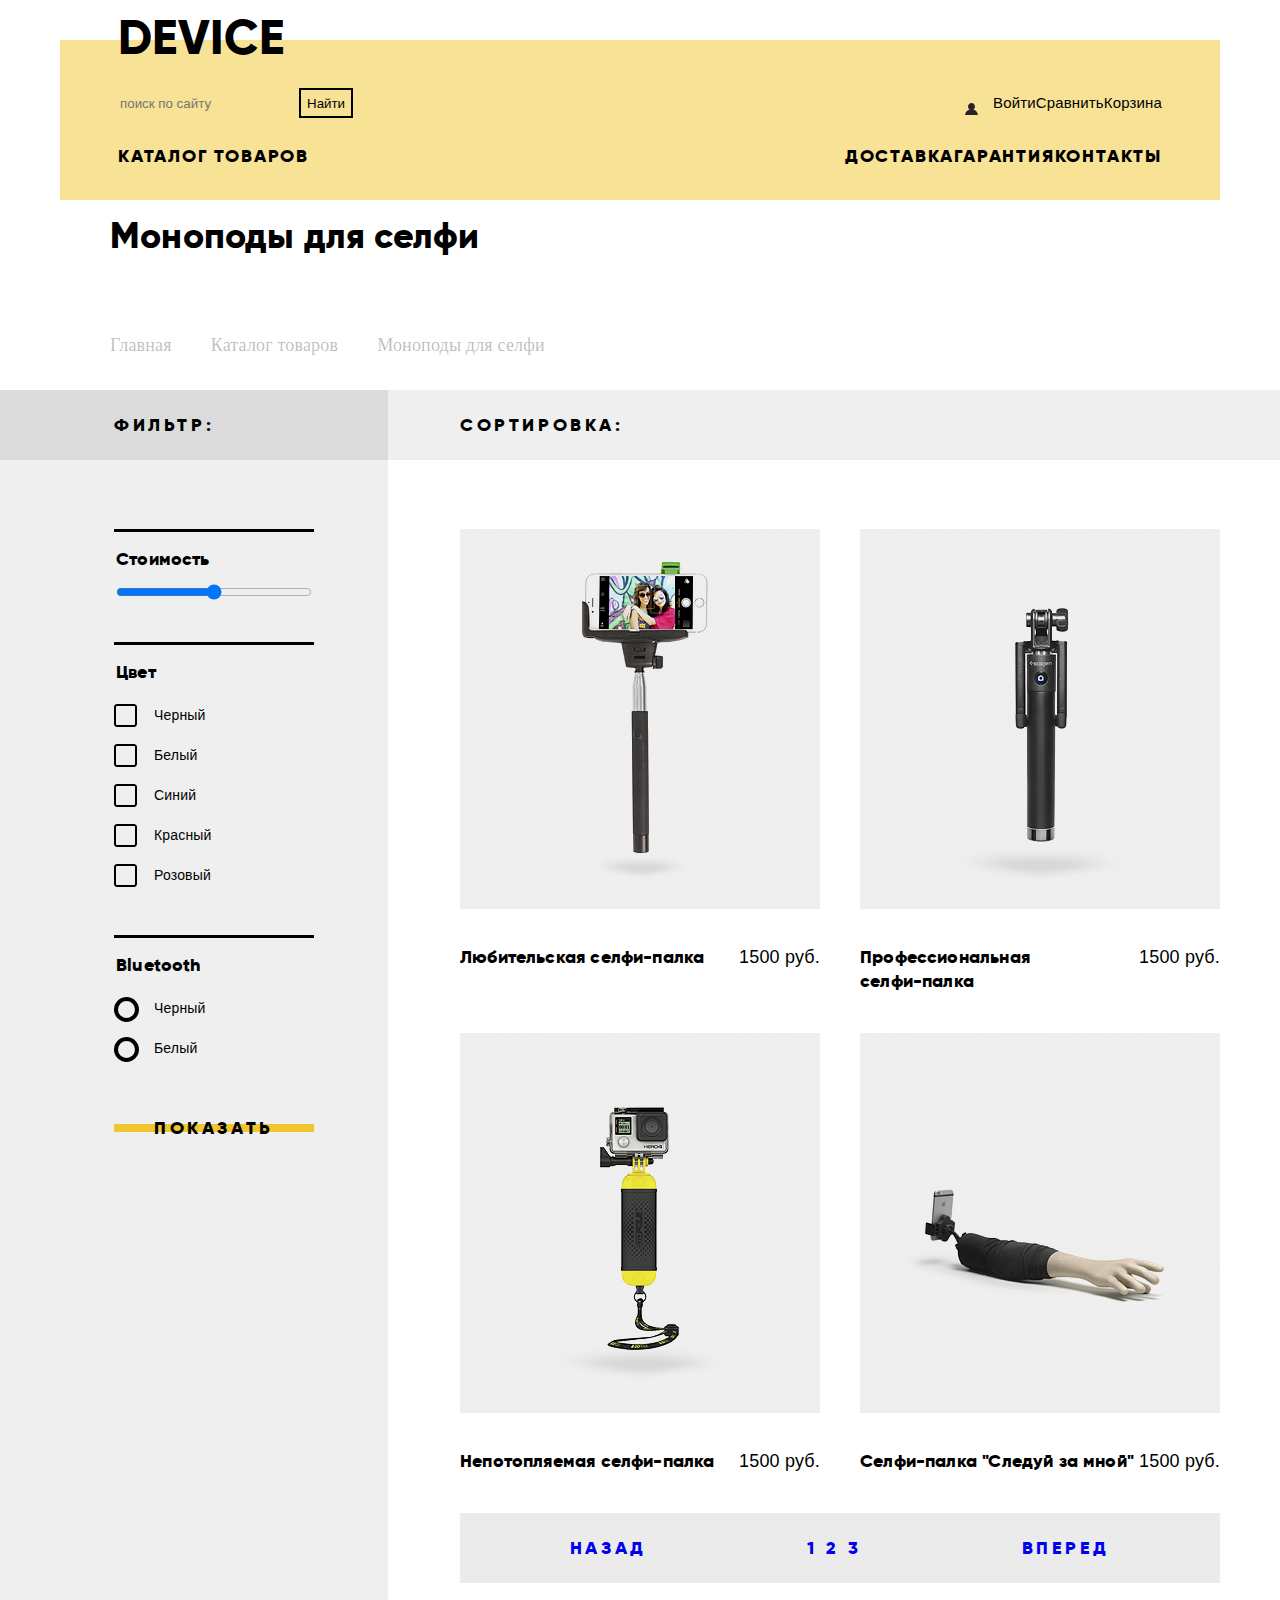
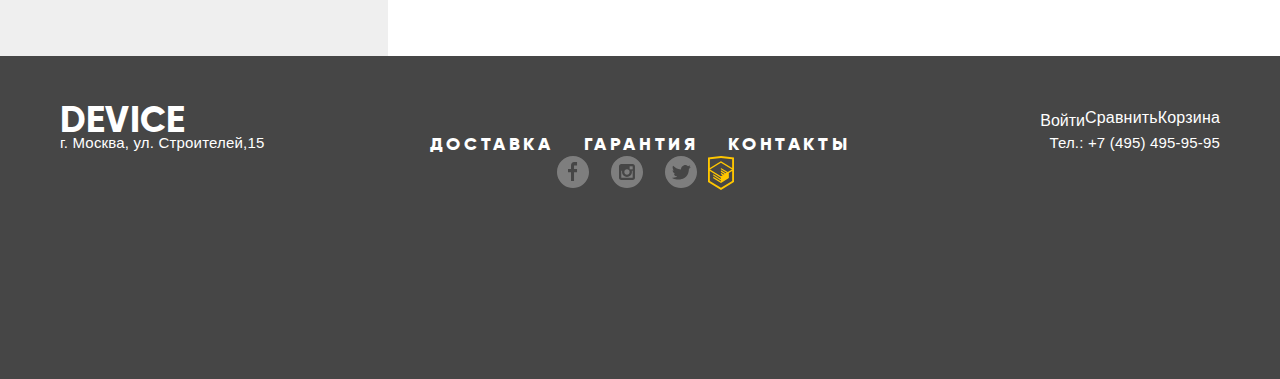
==== catalog.html @ a056b900 "complite html, add pictures, add css" ====
<!DOCTYPE HTML>
<head>
    <title>Интернет магазин DEVICE - каталог</title>
    <meta charset="UTF-8">
    <link rel="stylesheet" href="CSS/Style.css">
</head>
<body>
    <div class="main-column">
        <header class="main-header">
            <a href="index.html" class="main-header-logo">
                <h1>DEVICE</h1>
            </a>
            <div class="container">                    
                <form action="#" method="get" class="main-search left-column">
                    <label for="main-search" ></label>
                    <input type="text" id="main-search" name="main-search" placeholder="поиск по сайту">
                    <input type="submit" id="search-submit" name="search-submit" value="Найти">
                </form>                    
                <div class="right-column">
                    <ul class="user-navigation">
                        <li><button class="user-menu-button sign-in">Войти</button></li>
                    </ul>
                    <a href="#" class="user-menu-button">Сравнить</a>
                    <a href="#" class="user-menu-button">Корзина</a>
                </div>
            </div>

            <nav class="main-navigation">        
                <div class="left-column">
                    <div class="button-catalog">
                        <a href="#" class="main-nav__button ">Каталог товаров</a>                            
                        <ul class="main-nav__sub-menu">
                            <li><a href="#">Виртуальная реальность</a></li>
                            <li><a href="#">Монопады для селфи</a></li>
                            <li><a href="#">Экшн камеры</a></li>
                            <li><a href="#">Фитнесс браслеты</a></li>
                            <li><a href="#">Умные часы</a></li>
                            <li><a href="#">Квадрокоптеры</a></li>                       
                        </ul>   
                    </div>                                  
                </div>
                <div class="right-column">
                    <a href="#" class="main-nav__button">Доставка</a>
                    <a href="#" class="main-nav__button">Гарантия</a>
                    <a href="#" class="main-nav__button">Контакты</a>      
                </div>          
            </nav>
            
        </header>
    </div>
    <main class="catalog-main">
        <h1>
            Моноподы для селфи
        </h1>
        <ul>
            <li>Главная</li>
            <li>Каталог товаров</li>
            <li>Моноподы для селфи</li>
        </ul>
        <section class="filter">
            <div>
                <h2>Фильтр:</h2>
                <form action="#" method="get">
                    <fieldset name="Price">
                        <legend>Стоимость</legend>
                        <input type="range" min="0" max="15000" id="price--range" name="price--range">
                    </fieldset>

                    <fieldset name="Color">
                        <legend>Цвет</legend>
                        <input type="checkbox"  value="Black" id="Black">
                        <label for="Black">Черный</label>
                        <input type="checkbox"  value="White" id="White">
                        <label for="White">Белый</label>
                        <input type="checkbox"  value="Blue" id="Blue">
                        <label for="Blue">Синий</label>
                        <input type="checkbox"  value="Red" id="Red">
                        <label for="Red">Красный</label>
                        <input type="checkbox"  value="Pink" id="Pink">
                        <label for="Pink">Розовый</label>
                    </fieldset>
                    <fieldset name="Bluetooth">
                        <legend>Bluetooth</legend>
                        <input type="radio"  value="Yes" id="bluetooth-yes" name="Bluetooth">
                        <label for="bluetooth-yes">Черный</label>
                        <input type="radio"  value="No" id="bluetooth-no" name="Bluetooth">
                        <label for="bluetooth-no">Белый</label>                        
                    </fieldset>
                    <button type="submit" class="line-button">Показать</button>
                </form>
            </div>
        </section>
        <section class="sort">
            <div>
                <h2>Сортировка:</h2>
            </div>
        </section>
        <section class="catalog">
            <h2 class="visually-hidden">Каталог товаров</h2>
            <ul>
                <li>
                    <a href="#">
                        <img src="pictures/item-1.png">
                        <div class="catalog-item-text">
                            <p>
                                Любительская селфи-палка
                            </p>
                            <span>
                                1500 руб.
                            </span>
                        </div>
                    </a>
                    <div class="catalog-buttons">
                        <button class="line-button">В корзину</button>
                        <button class="transparent-button">Добавить к сравнению</button>
                    </div>
                </li>
                <li>
                    <a href="#">
                        <img src="pictures/item-2.png">
                        <div class="catalog-item-text">
                            <p>
                                Профессиональная<br> селфи-палка
                            </p>

                            <span>
                                1500 руб.
                            </span>
                        </div>
                    </a>
                     <div class="catalog-buttons">
                        <button class="line-button">В корзину</button>
                        <button class="transparent-button">Добавить к сравнению</button>
                    </div>
                </li>
                <li>
                    <a href="#">
                        <img src="pictures/item-3.png">
                        <div class="catalog-item-text">
                            <p>
                                Непотопляемая селфи-палка
                            </p>

                            <span>
                                1500 руб.
                            </span>
                        </div>

                    </a>
                     <div class="catalog-buttons">
                        <button class="line-button">В корзину</button>
                        <button class="transparent-button">Добавить к сравнению</button>
                    </div>
                </li>
                <li>
                    <a href="#">
                        <img src="pictures/item-4.png">
                        <div class="catalog-item-text">
                        <p>
                            Селфи-палка "Следуй за мной"
                        </p>

                            <span>
                                1500 руб.
                            </span>
                        </div>
                    </a>
                     <div class="catalog-buttons">
                        <button class="line-button">В корзину</button>
                        <button class="transparent-button">Добавить к сравнению</button>
                    </div>
                </li>
            </ul>
            <div class="pages-nav">
                <div>
                    <a href="#">Назад</a>
                </div>
                <div>
                    <a href="#">1</a>
                    <a href="#">2</a>
                    <a href="#">3</a>
                </div>
                <div>
                    <a href="#">Вперед</a>
                </div>
            </div>
        </section>
        </section>
    </main>

    <footer class="main-footer">
        <div class="container">
            <div>
                <h1 class="footer-logo"><a href="index.html">DEVICE</a></h1>

                <ul class="footer-user-navigation">
                    <li ><button class="small-button footer-user-navigation-sign-in">Войти</button></li>
                </ul>
                <a href="#" class="small-button">Сравнить</a>
                <a href="#" class="small-button">Корзина</a>
            </div>
            <div>
                <address class="footer-address">г. Москва, ул. Строителей,15</address>
                <ul class="footer-navigation-list">
                    <li><a href="#">Доставка</a></li>
                    <li><a href="#">Гарантия</a></li>
                    <li><a href="#">Контакты</a></li>
                </ul>
                <address class="footer-phone">Тел.: +7 (495) 495-95-95</address>
            </div>
            <div>
                <div class="footer-social-container">
                    <ul class="footer-social">
                        <li><a href="Facebook.com" ><img src="img/facebook.svg" alt="Facebook"></a></li>
                        <li><a href="Instagram.com"><img src="img/instagram.svg" alt="Instagram"></a></li>
                        <li><a href="Twitter.com"><img src="img/Twitter.svg" alt="Twitter"></a></li>
                    </ul>
                    <a href="vk.com"><img src="img/logo-html-acad.svg"></a>
                </div>
            </div>
        </div>
    </footer>

</body>
---- CSS/Style.css ----
@font-face{
    font-family: "gilroy";
    font-style: normal;
    font-weight: 900;
    src: url("../fonts/gilroyextrabold.woff2")  format('woff2');
}

@font-face{
    font-family: "gilroy";
    font-style: normal;
    font-weight: 300;
    src: url("../fonts/gilroylight.woff2")  format('woff2');
}

.pdf{
    position: absolute;
    top: 0;
    left: 50%;
    width: 1440px;
    height: 2795px;
    background-image: url("../pictures/device-index.png");
    opacity: 0.5;
    transform: translateX(-50%);
    mix-blend-mode: luminosity;
}

a{
    text-decoration: none;
}

.visually-hidden{
    position: absolute;
    clip: rect(0 0 0 0);
    width: 1;
    height: 1;
    margin: -1;    
}

body{
    margin: 0;
    padding: 0;
    width: 100%;
    font-family: "gilroy", arial, sans-serif;
    font-size: 18px;
    line-height: 24px;
    font-style: normal;
    font-weight: 900;
    letter-spacing: 0.01em;
    color: black;

    background-color: white;
    /*background-image:  url("../pictures/device-index.png");*/
    background-position: 50% 0;
    background-repeat: no-repeat;
    background-color: white;
    background-blend-mode: luminosity;
}

.main-column{
    padding: 0 20px;
    margin: 0 auto;
    width: 1160px;

    opacity: 1;
}

.main-header{    
    display: flex;
    flex-direction: column;
    justify-content: space-between;

    margin: 0;
     
    padding-left: 58px;
    padding-right: 58px;   
    min-height: 200px;

    background-image: linear-gradient(to bottom, transparent 40px, #f7e296 40px);
}

.main-header .container{

}

.main-header-logo{
    align-self: flex-start;
    margin: 0;
    margin-top: 14px;
    padding: 0;     
}

.main-header-logo h1{    
    vertical-align: middle;

    font-size: 48px;
    letter-spacing: 0.01em;
    line-height: 48px;    
    margin: 0;
    padding: 0;    
}

.container, .left-column, .right-column{
    display: flex;
    flex-direction: row;
    justify-content: space-between;
}

.main-header a{
    color: black;
}

#main-search{
    border: none;
    background-color: transparent;
}

#search-submit{
    display: block;
    cursor: pointer;

    background-color: transparent;
    border: 2px solid black;
}

.user-menu-button{
    margin: 0;
    padding: 0;

    border-style: none;
    background: transparent;

    line-height: 20px;
    font-family: "open sans", sans-serif;
    font-style: normal;
    font-weight: 300;
    font-size: 16px;
    color: black;
    cursor: pointer;
}

.user-menu-button:hover, .main-header-logo:hover, .main-menu-button:hover{
    opacity: 0.5;
}

.user-menu-button:active, .main-header-logo:active, .main-menu-button:active{
    opacity: 0.3;
}

.user-navigation{
    list-style: none;
    margin: 0;
    padding: 0;
}

.user-menu-button{
    position: relative;
    font-family: "open-sans", sans-serif;
    font-style: normal;
    font-weight: 300;
    font-size: 15px;
    line-height: 30px;
    letter-spacing: 0.01em;    

    background-color: transparent;
    border: none;
    margin: 0px;
    padding: 0px;
}

.sign-in{    
    padding-left: 28px;  
    background-blend-mode: overlay, normal;
    background-color: black;
    background-repeat: no-repeat;
    background-color: transparent;
    background-position-y: calc(100% - 4px);
}

.sign-in::before{
    content: "";
    position: absolute;
    top: 50%;
    left: 0;
    width: 13px;
    height: 12px;
    background-image: url("../img/user.svg");
    mask-size: 13px 12px;
    mask-position: 0 0;
}

.main-navigation{
    display: flex;
    justify-content: space-between;
    margin-bottom: 16px;

    letter-spacing: 0.1em;
    text-transform: uppercase;
}

.main-menu-button{
    font-size: 18px;
    text-transform: uppercase;
    letter-spacing: 4px;
}

.main-nav__button{
    background-color: transparent;
    border: none;
    height: 40px;
    margin: 0px;
    padding: 0px;
}

.main-nav__button-catalog{
    position: relative;
    height: 40px;
}

.main-nav__button-catalog:hover .main-nav__sub-menu{
    list-style: none;
    display: grid;
    grid-template-columns: 200px 160px auto;
    grid-template-rows: 36px 36px 36px;
    column-gap: 40px;
    top: 39px;
    left: -58px;

    width: 1160px;
    height: 156px;

    margin: 0;
    padding: 0 58px;

    background-color: #f7e296;
}

.main-nav__sub-menu li:nth-child(1){
    grid-row: 1 / 2;
    grid-column: 1 / 2;
}

.main-nav__sub-menu li:nth-child(2){
    grid-row: 2 / 3;
    grid-column: 1 / 2;
}

.main-nav__sub-menu li:nth-child(3){
    grid-row: 3 / 4;
    grid-column: 1 / 2;
}

.main-nav__sub-menu li:nth-child(4){
    grid-row: 1 / 2;
    grid-column: 2 / 3;
}

.main-nav__sub-menu li:nth-child(5){
    grid-row: 2 / 3;
    grid-column: 2 / 3;
}

.main-nav__sub-menu li:nth-child(6){
    grid-row: 1 / 2;
    grid-column: 3 / 4;
}


.main-nav__sub-menu{
    position: absolute;
    display: none;
    box-sizing: border-box;   
}

.main-nav__sub-menu li{
    padding: 0;
    margin: 0;
}

.main-nav__sub-menu a{
    display: block;
    padding: 0;
    margin: 0;
    font-family: "open sans", sans-serif;
    font-size: 15px;
    line-height: 36px;
    font-weight: 300;
    text-transform: none;
    letter-spacing: normal;
}

.main-nav__sub-menu a:hover{
    opacity: 0.6;
}

.main-nav__sub-menu a:active{
    opacity: 0.3;
}

.promotion{
    display: flex;
    justify-content: space-between;
    padding-top: 10px;
    padding-right: 40px;
    margin-bottom: 70px;

    background-image: linear-gradient( #f7e296 139px, transparent 139px);
}
.product-picture img{
    display: block;
    width: 540px;
    height: 560px;
}

.promotion .left-column{
    margin: 0;
    padding: 0;
    width: 560px;
}

.promotion .right-column{
    padding: 0;
    padding-top: 97px;
    margin: 0;
    width: 520px;

    display: block;
}

.promotion:nth-child(1) .right-column{
    background-image: 
        linear-gradient(white 0px, white 7px), 
        url("../img/01.svg");
    background-repeat: no-repeat;
    background-position: 
        0 55px, 
        calc(100% - 20px) 29px;
    background-size: 100px 7px, auto;    
}

.promotion:nth-child(2) .right-column{
    background-image: 
        linear-gradient(white 0px, white 7px), 
        url("../img/02.svg");
    background-repeat: no-repeat;
    background-position: 
        0 55px, 
        calc(100% - 20px) 29px;
    background-size: 100px 7px, auto;    
}

.promotion:nth-child(3) .right-column{
    background-image: 
        linear-gradient(white 0px, white 7px), 
        url("../img/03.svg");
    background-repeat: no-repeat;
    background-position: 
        0 55px, 
        calc(100% - 20px) 29px;
    background-size: 100px 7px, auto;    
}

.promotion b{
    font-size: 47px;
    line-height: 56px;
    letter-spacing: 0.01em;
}

.promotion p{
    margin-top: 19px;
    margin-bottom: 44px;
    font-family: "open sans", sans-serif;
    font-size: 15px;
    line-height: 30px;
    letter-spacing: 0.01em;
}

.slider-container{
    display: flex;
}


.line-button{
    display: flex;
    justify-content: center;
    align-items: center;
    height: 40px;
    width: 200px;
    margin: 0;
    padding: 0;

    font-family: "gilroy";
    font-style: normal;
    font-weight: 900;
    font-size: 18px;
    text-transform: uppercase;
    letter-spacing: 0.2em;
    color: black;


    background-color: transparent;
    background-image: linear-gradient(#f0c52e 0px, #f0c52e 8px);
    background-size: 200px 8px;
    background-repeat: repeat-x;
    background-position: center;
    border: none;
    transition: 0.08s;
}

.line-button:hover{
    background-size: 200px 40px;
    transition: 0.08s;
}

.line-button:active{
    background-size: 200px 40px;
    color: rgb(0,0,0,0.3);
}

.promotion .line-button{    
    width: 220px;       
}

.slider-buttons{
    display: flex;
    margin: 0;
    margin-left: auto;
    margin-right: 22px;

    align-self: center;
    list-style: none;
}

.slider-buttons li{
    cursor: pointer;
    margin-right: 21px;
    display: block;
    box-sizing: border-box;

    width: 12px;
    height: 12px;
    background-image: url("../img/slider-button-empty.svg");
    background-size: 100%;
}

.slider-buttons .selected{
    background-image: url("../img/slider-button.svg");
}

.promotion th{
    font-family: "open sans", sans-serif;
    font-style: normal;
    font-weight: 300;

    font-size: 13px;
    line-height: 20px;
}

.promotion td{
    font-family: "gilroy", sans-serif;
    font-style: normal;
    font-weight: 300;

    font-size: 36px;
    line-height: 48px;
}

.categories{
    display: block;
    padding: 0;
    margin: 0;
    margin-bottom: 42px;
}

.categories-list
{
    margin: 0;
    display: flex;
    list-style: none;
}

.categories-list{
    display: flex;
    justify-content: space-between;
    padding: 0;
    margin: 0;

    font-size: 18px;
    letter-spacing: 0.01em;
}

.categories-list a{
    display: block;
    width: 160px; 
    min-height: 280px;   
    
    background-image: linear-gradient(rgb(240,197,46,0.5) 160px, transparent 160px);
    color: black;    
}

.categories-list a:hover, 
.categories-list a:active {
    background-image: linear-gradient(rgb(240,197,46) 160px, transparent 160px);
}



.categories-list a::before{
    display: block;
    content: ""; 
    margin-bottom: 38px;
    width: 160px;
    height: 160px;       
    
    background-color: transparent;
    background-position: 50%;
    background-repeat: no-repeat;    
}

.categories-list a:active::before{
    opacity: 0.3;
}

.categories-list li:nth-child(1) a::before{
    background-image: url("../img/popular-1.svg");
    background-position: 50% calc(50% - 1px);    
}

.categories-list li:nth-child(2) a::before{
    background-image: url("../img/popular-2.svg");
    background-position: calc(50% + 1px) 100%;
}

.categories-list li:nth-child(3) a::before{
    background-image: url("../img/popular-3.svg");
    background-position: calc(50% + 5px) calc(50% + 1px);
}

.categories-list li:nth-child(4) a::before{
    background-image: url("../img/popular-4.svg");
}

.categories-list li:nth-child(5) a::before{
    background-image: url("../img/popular-5.svg");
}

.categories-list li:nth-child(6) a::before{
    background-image: url("../img/popular-6.svg");
    background-position: calc(50% - 1px) calc(50% + 3px);
}

.services-container{
    display: flex;
    width: 1160px;
}

.services{
    background-color: transparent;
    background-image: linear-gradient(transparent 100px, #e5e5e5 100px);

}

.services .container{
    display: flex;
    position: relative;
    justify-content: flex-start;
    position: relative;
    margin: 0 auto;
    min-height: 319px;
    width: 1160px;
    padding: 0 20px;
}

.services-list{
    padding: 0;
    margin: 0;
    padding: 80px 0;
    display: flex;
    flex-direction: column;
    justify-content: space-between;
    align-items: flex-start;
    width: 285px;
    list-style: none;
    background-image: linear-gradient(to left, black 7px, transparent 7px);
}

.services-list .line-button{
    width: 160px;
    margin: 0;
    padding: 0;
    display: flex;
    justify-content: flex-start;  
    transition: none;
}

.services-list .line-button div{
    width: 160px;
    display: flex;
    justify-content: center;
}

#services-delivery:checked ~ .services-list label[for="services-delivery"],
#services-warranty:checked ~ .services-list label[for="services-warranty"],
#services-credit:checked ~ .services-list label[for="services-credit"]
{
    color: #f7e184;
    width: 280px;
    background-color: black;
    background-image: linear-gradient(black 0px, black 8px);
    background-image: none;   
}


#services-warranty:checked ~ .warranty,
#services-delivery:checked ~ .delivery,
#services-credit:checked ~ .credit{
    display: block;
}



.services h3{
    font-size: 47px;
    line-height: 48px;
    margin: 0;
}


.services article{
    display: none;
    
    width: 710px;
    margin: 0;
    margin-right: 60px;
    margin-left: auto;
    padding: 0;
    padding-top: 73px;
}

.services p,
.information-columns p{
    margin-top: 30px;
    margin-bottom: 0;

    letter-spacing: 0.005em;
    font-family: "open sans", sans-serif;
    font-size: 15px;
    font-weight: 300;
    font-style: normal;
    line-height: 30px;
}

.delivery{
    background-image: url("../img/delivery.svg");
    background-size: 136px 164px;
    background-repeat: no-repeat;
    background-position-x: 100%;
    background-position-y: calc(100% - 70px);
}

.warranty{
    background-image: url("../img/warranty.svg");
    background-size: 136px 164px;
    background-repeat: no-repeat;
    background-position-x: 100%;
    background-position-y: calc(100% - 70px);
}

.credit{
    background-image: url("../img/credit.svg");
    background-size: 136px 164px;
    background-repeat: no-repeat;
    background-position-x: 100%;
    background-position-y: calc(100% - 70px);
}

.services p{
    padding-right: 240px;
}

section.sponsors{
    margin: 0;   
    margin-bottom: 93px;
    
    padding-top: 163px;
    background-image: linear-gradient( #e5e5e5 69px, transparent 69px);
}

.sponsors-list{
    display: flex;
    justify-content: space-between;
    margin: 0 auto;
    width: 1160px;
    padding: 0 20px;
    list-style:  none;
}

.sponsors-list a{
    display: block;
    height: 100px;
    margin: 0;
    padding: 0;
    font-size: 0px;
}

.sponsors-list img{
    margin: 0;
    padding: 0;
}

.information-columns{
    display: flex;
    justify-content: space-between;
    margin: 0 auto;
    margin-bottom: 83px;

    width: 1160px;
    padding: 0 20px;    
}

.information-columns section{
    display: flex;
    flex-direction: column;
    min-height: 573px;

    background-color: transparent;
    background-image: linear-gradient(black 7px, transparent 7px);
    background-size: 80px 7px;
    background-repeat: no-repeat;
}

.about-us{
    margin: 0;
    width: 465px;
}

.information-columns .line-button{
    margin-top: auto;
    padding-left: 2px;
    width: 260px;
}

.contacts{
    margin: 0;
    width: 560px;
}


.information-columns h2{
    margin-top: 52px;
    margin-bottom: 13px;
    font-size: 47px;
    line-height: 48px;
}

.information-columns li{
    font-size: 16px;
    line-height: 40px;
    letter-spacing: 0;
}

.small-button{
    margin: 0;
    padding: 0;

    border-style: none;
    background: transparent;

    line-height: 20px;
    font-family: opensans, sans-serif;
    font-style: normal;
    font-weight: 300;
    font-size: 16px;
    color: black;
    cursor: pointer;
}

.small-button:hover, .main-header-logo:hover, .main-menu-button:hover{
    opacity: 0.5;
}

.small-button:active, .main-header-logo:active, .main-menu-button:active{
    opacity: 0.3;
}



.navigation{
    margin-top: 40px;
    display: grid;
    grid-template-columns: 4fr 2fr 1fr 1fr;

}

.navigation a{
    text-align: left;
}


.navigation-catalog_button:hover .navigation-catalog{
    display: block;
}

a{
    text-decoration: none;
}

.catalog img{
    width: 360px;
    height: 380px;
}



.container div{
    display: flex;
    justify-content: space-between;
}

.catalog-main{
    display: grid;
    grid-template-columns: auto 328px 832px auto;
    grid-template-rows: 100px 90px 70px auto;
}

.catalog-main h1{
    grid-column: 2 / 4;
    grid-row: 1 / 2;
    text-align: left;
    padding-left: 50px;
}

.catalog-main>ul{
    grid-column: 2 / 4;
    grid-row: 2 / 3;
    margin: 0;
    padding: 0;
    display: flex;
    align-items: center;
    list-style: none;

    font-family: "sans-serif";
    font-style: normal;
    font-weight: 300;
    color: #0004;


    text-align: left;
    padding-left: 50px;
}

.catalog-main li{
    padding-right: 39px;
    display: flex;
    align-items: center;
}

.catalog-main>ul>li:not(:last-child){
    background-image: url("../img/Bread.png");
    background-repeat: no-repeat;
    background-size: 4px 7px;
    background-position: calc(100% - 17px) calc(100% - 5px);

}

.catalog-main h2{
    text-transform: uppercase;
    letter-spacing: 0.2em;
    font-size: 18px;
}

.filter{
    display: flex;
    justify-content: flex-end;

    grid-column: 1 / 3;
    grid-row: 3 / 5;
    background-image: linear-gradient(#dbdbdb 70px,#efefef 70px);
}

.filter div{
    width: 328px;
    box-sizing: border-box;
    display: flex;
    align-items: flex-start;

    padding: 0;
    padding-left: 54px;
    padding-right: 60px;
    
    flex-direction: column;
}

.filter form{
    display: flex;
    flex-direction: column;
}

.filter h2{
    margin:0;
    padding:0;
    margin-bottom: 69px;
    height: 70px;
    display: flex;
    justify-content: space-between;
    align-items: center;
}

.filter fieldset{
    display: flex;
    position: relative;
    flex-direction: column;
    margin: 0;
    padding: 0;
    padding-top: 50px;
    padding-bottom: 40px;

    border: none;
    border-top: 3px solid black;
}

.filter fieldset legend{
    position: absolute;
    top: 15px;
}

.filter input[type="checkbox"],
.filter input[type="radio"]{
    display: none;
}

.filter input[type="checkbox"] + label,
.filter input[type="radio"] + label{
    cursor: pointer;
    position: relative;
    padding: 0;
    padding-left: 40px;
    margin: 0;
    line-height: 40px;
    height: 40px;

    font-family: "open sans", sans-serif;
    font-weight: 300;
    font-style: normal;
    font-size: 14px;   
    caret-color: transparent;
}

.filter input[type="checkbox"] + label:hover::before,
.filter input[type="radio"] + label:hover::before{
    opacity: 0.6;
}

.filter input[type="checkbox"] + label::before{
    display: block;
    content: "";
    position: absolute;
    width: 30px;
    height: 30px;
    left: 0;
    bottom: 1px;    

    background-image: url("../img/checkbox-off.svg");
    background-repeat: no-repeat;
}

.filter input[type="checkbox"]:checked + label::before{
    background-image: url("../img/checkbox-on.svg");
}

.filter input[type="checkbox"] + label:active::before{
    background-image: url("../img/checkbox-on.svg");
}

.filter input[type="checkbox"]:checked + label:active::before{
    background-image: url("../img/checkbox-off.svg");
}

.filter input[type="radio"] + label::before{
    display: block;
    content: "";
    position: absolute;
    width: 9px;
    height: 9px;
    left: 0;
    bottom: 6px;    

    padding: 4px;   
    
    border-radius: 50%;
    border: 4px solid black;

    background-clip: content-box;
    background-color: transparent;
}

.filter input[type="radio"]:checked + label::before{
    background-color: black;
}

.filter input[type="radio"] + label:active::before{
    background-color: black;
}
.filter input[type="radio"]:checked + label:active::before{
    background-color: transparent;
}


.sort{
    grid-column: 3 / 5;
    grid-row: 3 / 4;
    display: flex;

    background-image: linear-gradient(#efefef 70px,transparent 70px);
}
.sort div{
    width: 832;
    height: 70px;
    display: flex;
    justify-content: space-between;
    align-items: center;
    padding-left: 72px;
}

.catalog{
    grid-column: 3 / 4;
    grid-row: 4 / 5;
    display: flex;
    flex-direction: column;
}



.catalog ul{
    margin: 0;
    margin-bottom: 40px;
    padding: 0;
    padding-left: 72px;
    padding-top: 69px;

    display: grid;
    grid-template-columns: 360px 360px;
    gap: 40px;
    list-style: none;
    align-items: stretch;
}



.catalog li{
    position: relative;
    background-image: linear-gradient(#eeeeee 380px, transparent 380px);
}

.catalog li:hover>div{
    display: flex;
}



.catalog-buttons{
    display: none;
    flex-direction: column;
    position: absolute;
    justify-content: space-between;
    height: 70px;

    left: 80px;
    top: 170px;
    z-index: 0;
}

.transparent-button{
    font-family: "sans-serif";
    font-size: 13px;
    font-style: normal;
    font-weight: 300;
    opacity: 0.6;
    border: none;
    background-color: transparent;
}

.transparent-button:hover{
    opacity: 1;
}

.transparent-button:active{
    opacity: 0.3;
}





.catalog li{
    display: flex;
    flex-direction: column;
    justify-content: space-between;
    margin: 0;
    padding: 0;
}

.catalog li:hover img{
    opacity: 0.3;
}

.catalog-item-text{
    margin-top: 30px;
    display: flex;
    justify-content: space-between;
    align-items: flex-start;
    color: black;
}

.catalog-item-text p{
    margin:0;
    margin-right: auto;
    padding: 0;
    text-align: left;
}

.catalog-item-text span{
    margin:0;
    padding: 0;

    font-family: "open sans", sans-serif;
    font-weight: 300;
    font-style: normal;
}

.pages-nav{
    display: flex;
    margin-left: 72px;
    margin-bottom: 73px;
    padding: 0 30px;
    height: 70px;
    align-items: center;
    background-color: #ebebeb;

    text-transform: uppercase;
    letter-spacing: 0.2em;
}

.pages-nav a:first-child{
    width: 200px;
    text-align: left;
}

.pages-nav a:last-child{
    width: 200px;
    text-align: right;
}

.pages-nav div{
    margin: 0 auto;
}

.main-footer{
    margin: 0;
    padding: 0;
    margin: 0;
    padding: 0;
    
    background-color: #464646;
    color: #ffffff;
}

.main-footer .container{
    box-sizing: border-box;
    width: 1160px;    
    min-height: 323px;
    display: flex;
    flex-direction: column;
    justify-content: flex-start;
    margin: 0 auto;
    padding: 0;
    padding-top: 52px;
    padding-bottom: 67px;
}

.main-footer a,
.main-footer button{
    color: white;
}

.main-footer--top{
    display: flex;    
    justify-content: flex-start;
    align-items: flex-start;
    margin-bottom: 23px;
}

.main-footer--navigation-list{
    display: flex;    
    justify-content: space-between;
    margin: 0;
    padding: 0;
}

.main-footer--navigation-list li{
    margin: 0;    
    padding: 0;
}

.main-footer .user-menu-button{
    position: relative;
    margin-top: 12px;
    margin-left: 34px;
    padding-left: 30px;
}

.main-footer .sign-in::before{
    content: "";
    position: absolute;
    top: 7px;
    left: 1px;
    width: 15px;
    height: 14px;
    background-image: url("../img/user.svg");
    background-size: 13px 12px;
    background-repeat: no-repeat;
    background-position: center;

}

.main-footer .compare::before{
    content: "";
    position: absolute;
    top: 7px;
    left: 4px;
    width: 15px;
    height: 14px;
    background-image: url("../img/compare.svg");
    background-size: 10px 10px;
    background-repeat: no-repeat;
    background-position: center;
}

.main-footer .cart::before{
    content: "";
    position: absolute;
    top: 7px;
    left: 4px;
    width: 15px;
    height: 14px;
    background-image: url("../img/cart.svg");
    background-size: 12px 12px;
    background-repeat: no-repeat;
    background-position: center;
}

.footer-logo{
    margin: 0;
    margin-right: auto;
}

.footer-logo h2{
    margin: 0;    
    font-size: 48px;    
    line-height: 60px;
    color: #ffc600;
}

.footer-logo:hover h2{
    opacity: 0.6;
}

.footer-logo:active h2{
    opacity: 0.3;
}

.main-footer--top{
    display: flex;
    justify-content: center;
    align-items: flex-start;
}

.main-footer address{
    font-family: "open sans",sans-serif;
    width: 260px;
    margin-right: auto;
    font-size: 15px;
    line-height: 21px;
    font-weight: 300;
    font-style: normal;
}

.main-footer .footer-phone{
    margin: 0;
    margin-left: auto;
    text-align: right;
}

.main-footer ul{
    list-style: none;
    display: flex;
    margin: 0;
    padding: 0;
}

.footer-navigation-list a{
    letter-spacing: 0.2em;
    text-transform: uppercase;
    color: white;
    background-color: transparent;
    border: none;

    margin: 0px 10px;
    padding: 5px;
}

.main-footer--bottom{
    display: flex;
    align-items: flex-end;
    position: relative;
    margin: 0;
    margin-top: auto;
}




.footer-social-container{
    margin: 0 auto;
}

.footer-social li{
    margin: 0 11px;
    width: 32px;
    height: 32px;
}

.footer-social a{
    margin: 0;
    opacity: 0.3;
}

.footer-social a:hover{
    opacity: 0.6;
}

.footer-social a:active{
    opacity: 0.1;
}

.html-logo img{
    position: absolute;
    bottom: 0;
    right: 0;
    mix-blend-mode: normal;
}

.html-logo:hover{
    opacity: 0.6;
}

.html-logo:active{
    opacity: 0.3;
}

.hidden{
    display: none;    
}
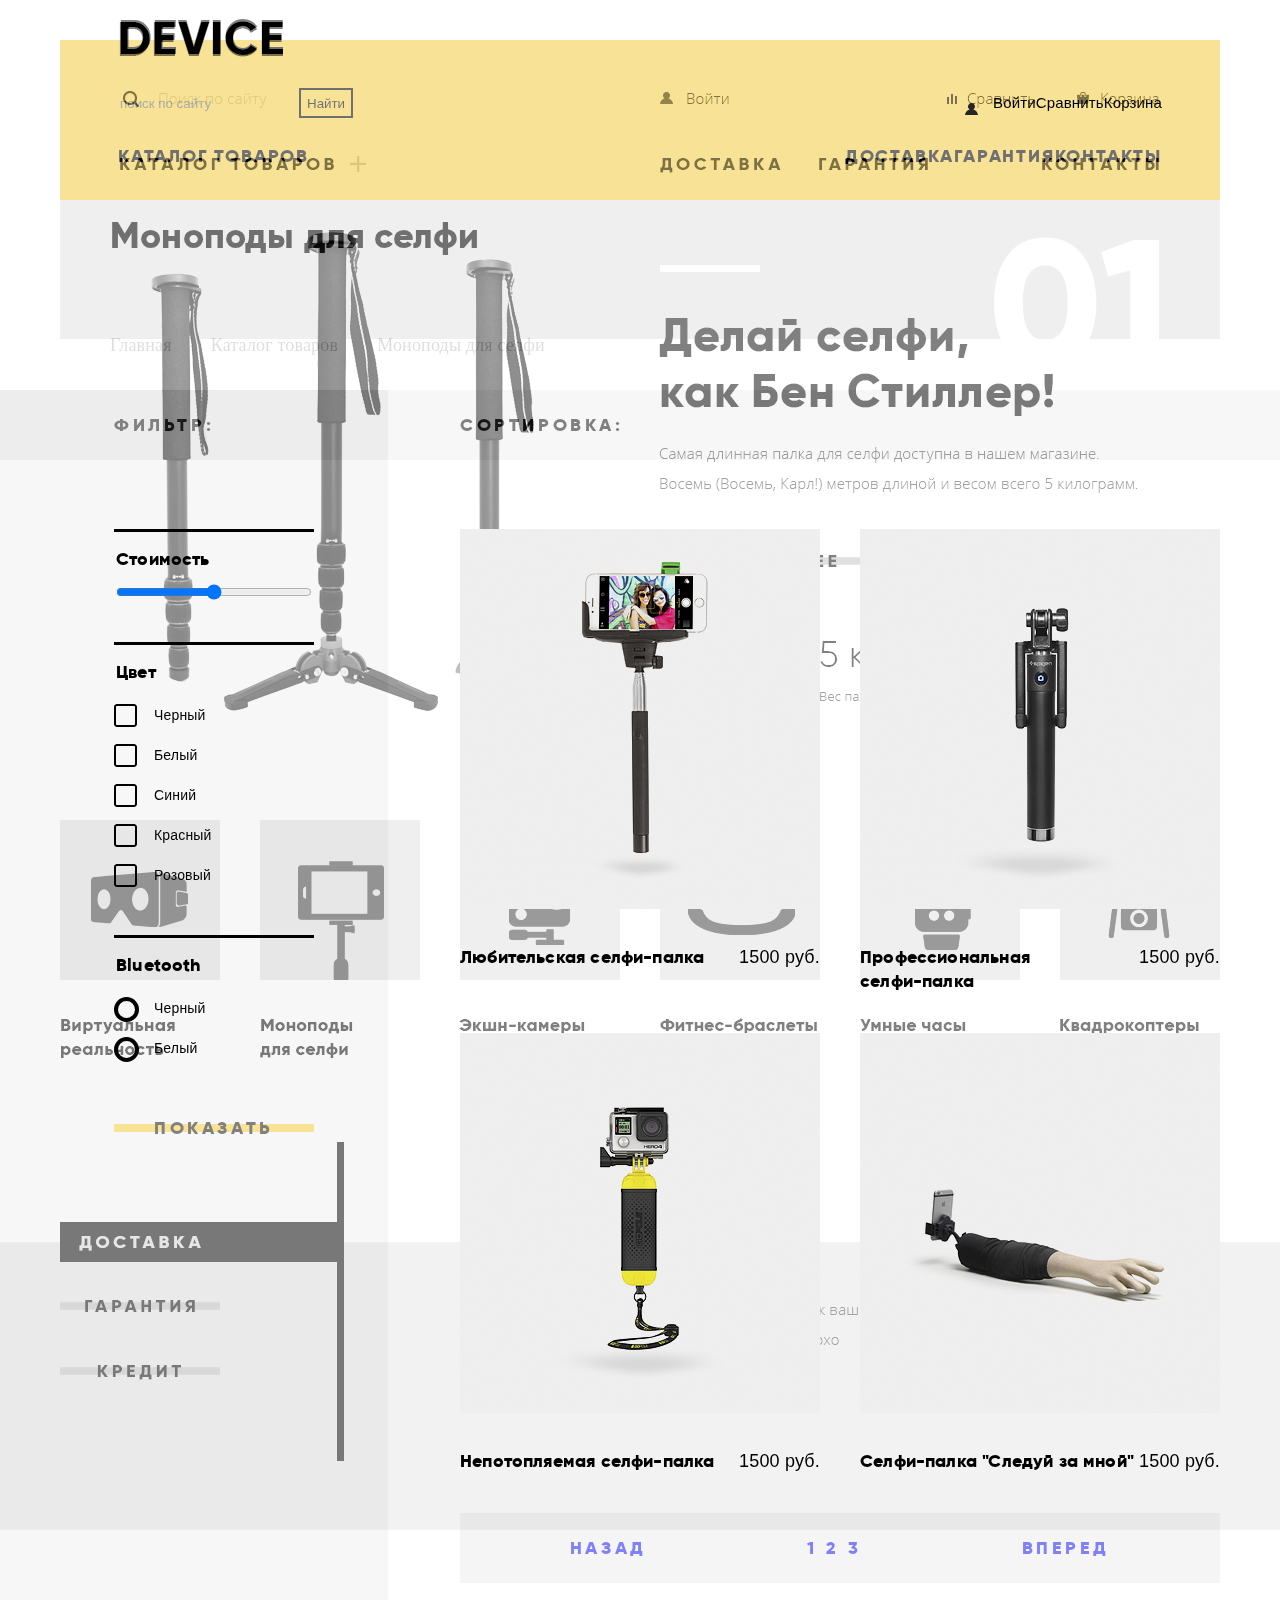
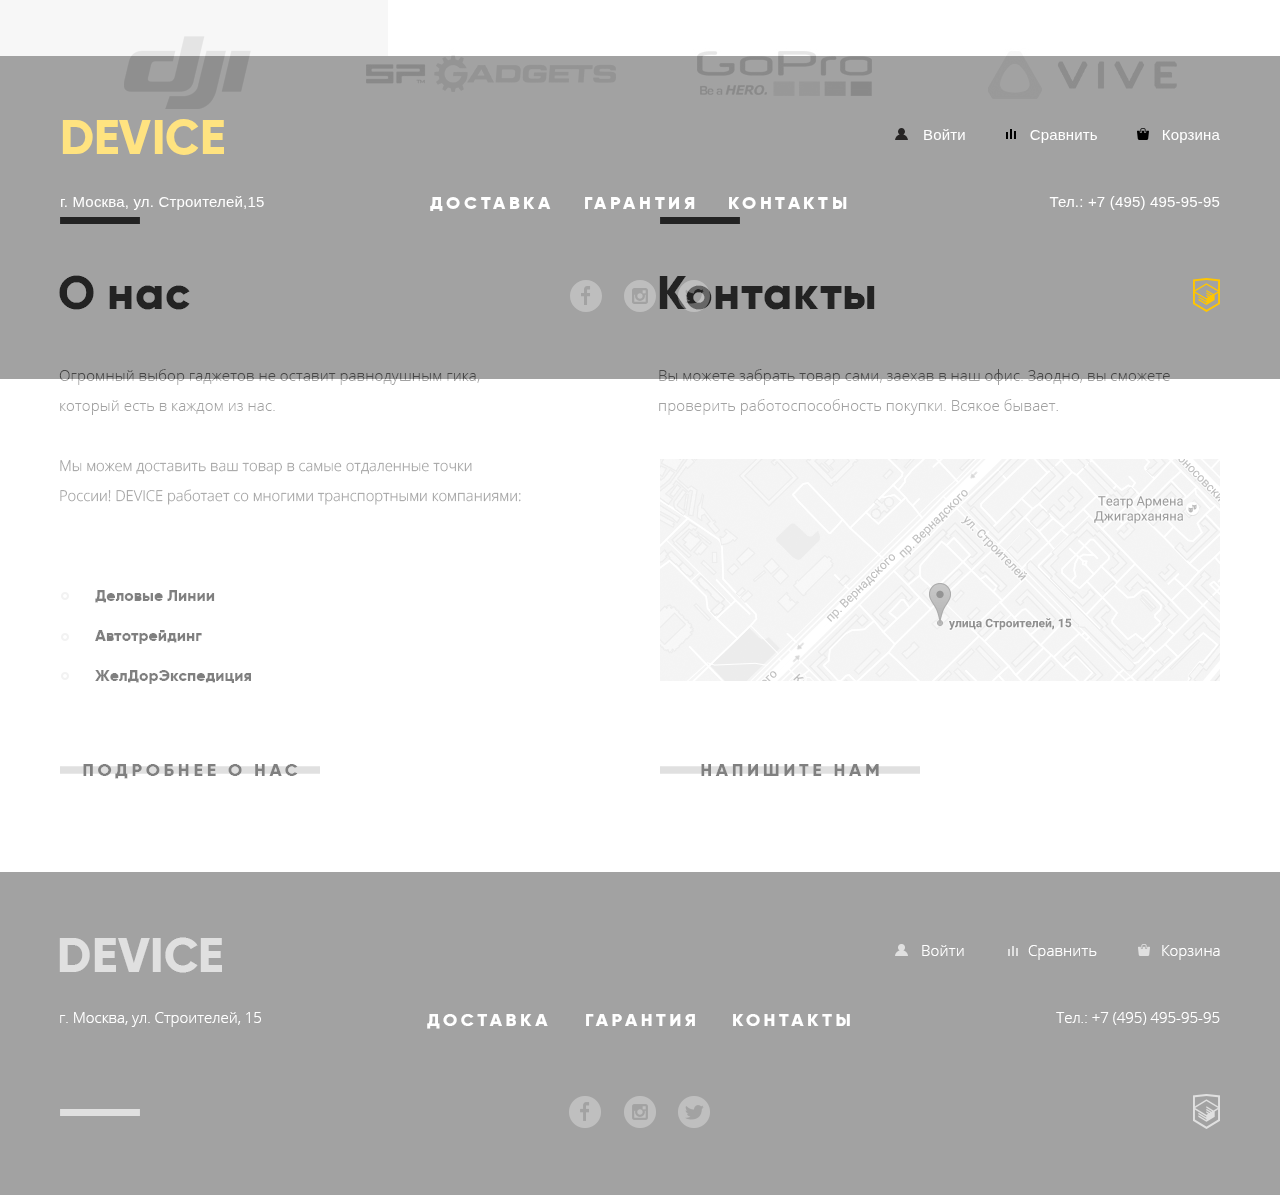
==== commit 843c7e79: "add footer to catalog from index, remove mask" ====
--- a/catalog.html
+++ b/catalog.html
@@ -5,6 +5,7 @@
     <link rel="stylesheet" href="CSS/Style.css">
 </head>
 <body>
+    <div class="pdf"></div>
     <div class="main-column">
         <header class="main-header">
             <a href="index.html" class="main-header-logo">
@@ -190,32 +191,35 @@
 
     <footer class="main-footer">
         <div class="container">
-            <div>
-                <h1 class="footer-logo"><a href="index.html">DEVICE</a></h1>
-
-                <ul class="footer-user-navigation">
-                    <li ><button class="small-button footer-user-navigation-sign-in">Войти</button></li>
+            <div class="main-footer--top">
+                <a class="footer-logo" href="index.html">
+                    <h2 >DEVICE</h2>
+                </a>
+                
+                <ul class="main-footer--navigation-list">
+                    <li><button  class="user-menu-button sign-in" sign-in">Войти</button></li>
                 </ul>
-                <a href="#" class="small-button">Сравнить</a>
-                <a href="#" class="small-button">Корзина</a>
-            </div>
-            <div>
+            
+                <a  class="user-menu-button compare" href="#">Сравнить</a>
+                <a  class="user-menu-button cart" href="#">Корзина</a>
+            </div>
+            <div class="main-footer--middle">
                 <address class="footer-address">г. Москва, ул. Строителей,15</address>
                 <ul class="footer-navigation-list">
                     <li><a href="#">Доставка</a></li>
-                    <li><a href="#">Гарантия</a></li>
-                    <li><a href="#">Контакты</a></li>
+                    <li><a  href="#">Гарантия</a></li>
+                    <li><a  href="#">Контакты</a></li>
                 </ul>
                 <address class="footer-phone">Тел.: +7 (495) 495-95-95</address>
             </div>
-            <div>
+            <div class="main-footer--bottom">
                 <div class="footer-social-container">
                     <ul class="footer-social">
-                        <li><a href="Facebook.com" ><img src="img/facebook.svg" alt="Facebook"></a></li>
+                        <li><a href="Facebook.com"><img src="img/facebook.svg" alt="Facebook"></a></li>
                         <li><a href="Instagram.com"><img src="img/instagram.svg" alt="Instagram"></a></li>
                         <li><a href="Twitter.com"><img src="img/Twitter.svg" alt="Twitter"></a></li>
                     </ul>
-                    <a href="vk.com"><img src="img/logo-html-acad.svg"></a>
+                    <a class="html-logo" href="vk.com"><img src="img/logo-html-acad.svg"></a>
                 </div>
             </div>
         </div>
